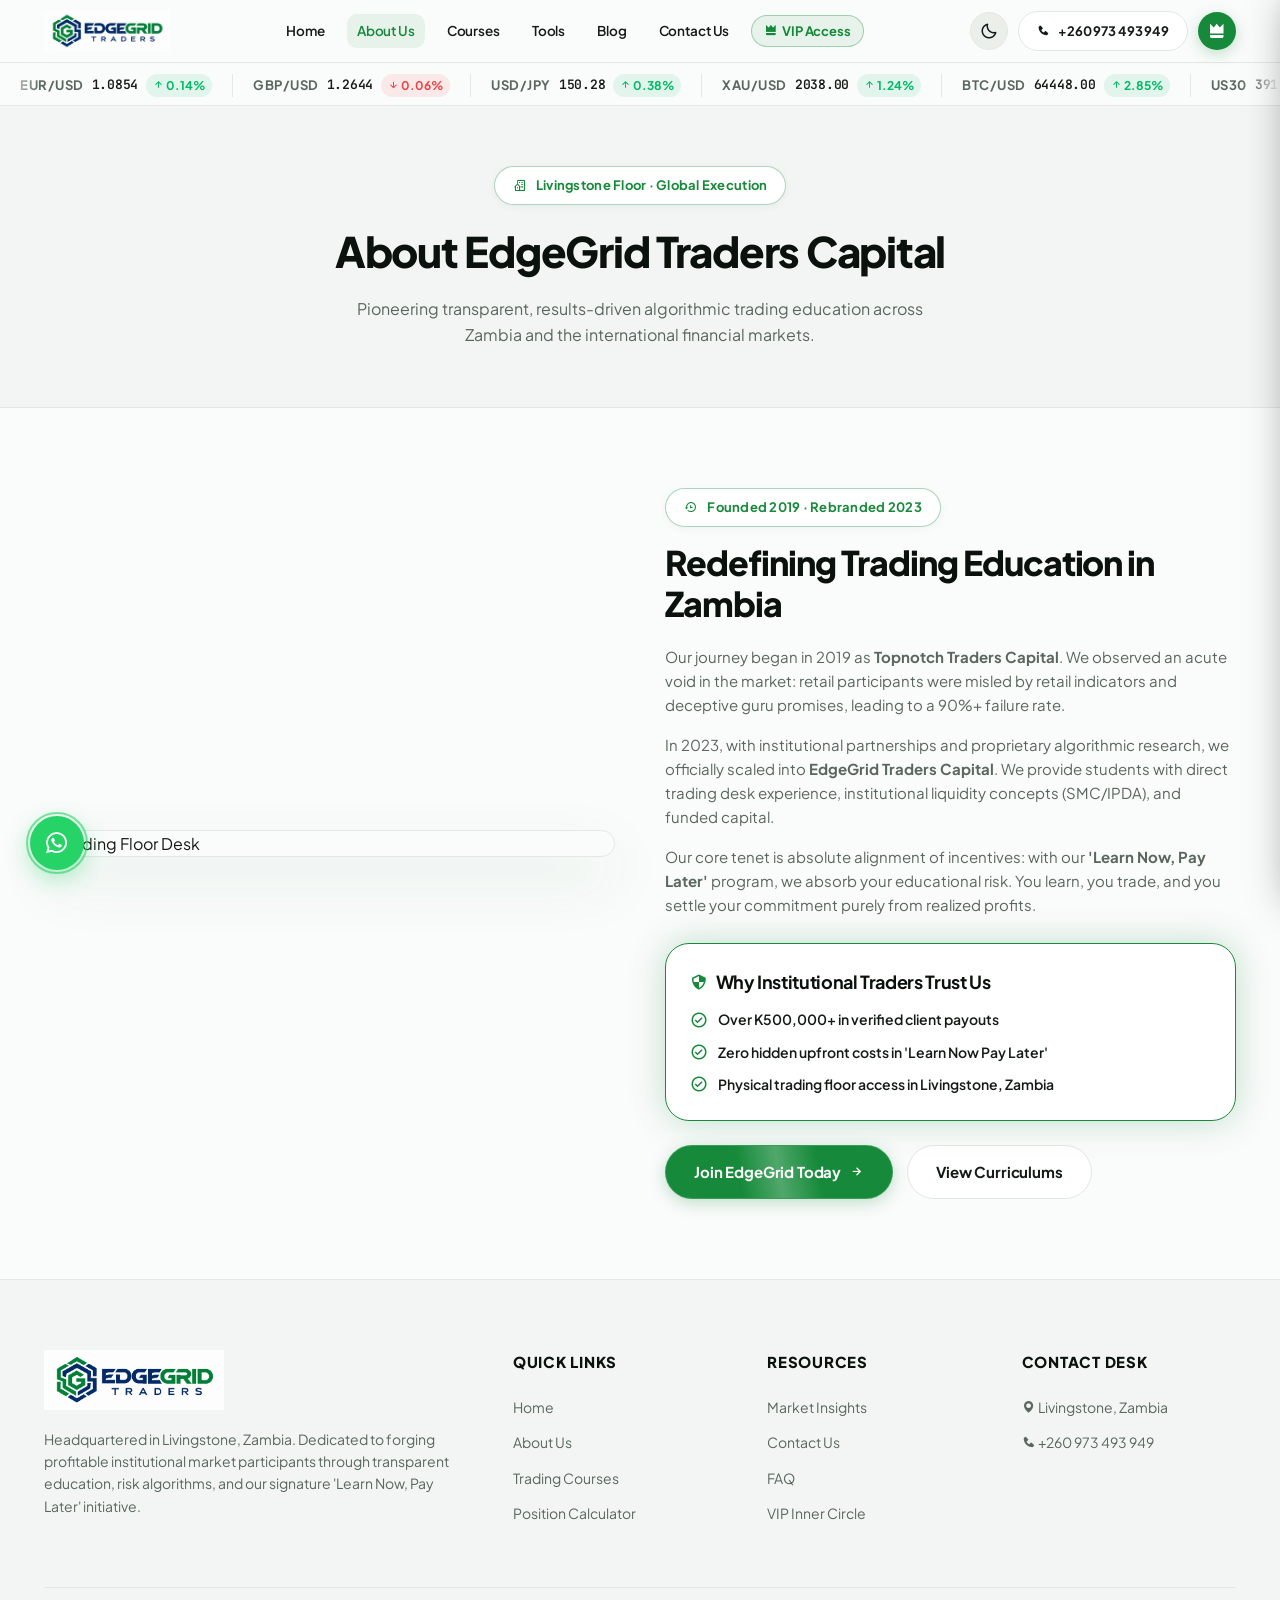
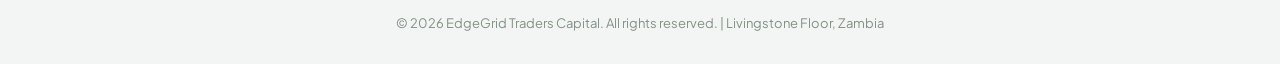
==== about.html @ 6c9494de "Add files via upload" ====
<!DOCTYPE html>
<html lang="en" data-theme="light">

<head>
    <meta charset="UTF-8">
    <meta name="viewport" content="width=device-width, initial-scale=1.0, maximum-scale=1.0, user-scalable=no, viewport-fit=cover">
    <meta name="theme-color" content="#ffffff">
    <meta name="apple-mobile-web-app-capable" content="yes">
    <title>About Us | EdgeGrid Traders Capital</title>
    <link rel="stylesheet" href="css/styles.css">
    <link href='https://unpkg.com/boxicons@2.1.4/css/boxicons.min.css' rel='stylesheet'>
</head>

<body>

    <!-- App Shell Navbar -->
    <nav class="navbar">
        <div class="container">
            <a href="index.html" class="logo">
                <img src="pictures/logo.png" alt="EdgeGrid Traders Capital Logo">
            </a>

            <div class="nav-market-status hide-mobile">
                <span class="pulse-dot"></span> Institutional Desk
            </div>

            <ul class="nav-links">
                <li><a href="index.html">Home</a></li>
                <li><a href="about.html" class="active">About Us</a></li>
                <li><a href="courses.html">Courses</a></li>
                <li><a href="tools.html">Tools</a></li>
                <li><a href="blog.html">Blog</a></li>
                <li><a href="contact.html">Contact Us</a></li>
                <li><a href="VIPmembers.html" class="nav-vip-link"><i class='bx bxs-crown'></i> VIP Access</a></li>
            </ul>

            <div class="nav-right-actions">
                <div id="themeToggle" class="theme-toggle" title="Toggle Theme">
                    <i class='bx bx-moon'></i>
                </div>
                <div class="cta-contact">
                    <a href="tel:+260973493949" class="btn btn-outline" style="padding: 9px 18px; font-size: 13px;">
                        <i class='bx bxs-phone'></i> <span class="hide-mobile">+260 973 493 949</span>
                    </a>
                </div>
                <a href="VIPmembers.html" class="vip-top-btn" title="VIP Access">
                    <i class='bx bxs-crown'></i>
                </a>
                <button class="mobile-menu-trigger" aria-label="Open Navigation Menu">
                    <i class='bx bx-menu-alt-right'></i>
                </button>
            </div>
        </div>
    </nav>

    <!-- Page Header -->
    <div class="page-header">
        <div class="container">
            <div class="hero-badge" style="margin-bottom: 12px;">
                <i class='bx bx-building-house'></i> Livingstone Floor · Global Execution
            </div>
            <h1>About EdgeGrid Traders Capital</h1>
            <p>Pioneering transparent, results-driven algorithmic trading education across Zambia and the international financial markets.</p>
        </div>
    </div>

    <!-- Main About Section -->
    <section style="padding: 80px 0; background: var(--bg-main);">
        <div class="container" style="display: grid; grid-template-columns: repeat(auto-fit, minmax(320px, 1fr)); gap: 50px; align-items: center;">
            <div>
                <div style="border-radius: var(--radius-xl); overflow: hidden; border: 1px solid var(--border-color); box-shadow: var(--shadow-lg);">
                    <img src="https://images.unsplash.com/photo-1611974789855-9c2a0a7236a3?q=80&w=1000&auto=format&fit=crop" alt="Trading Floor Desk" style="width: 100%; height: auto; display: block;">
                </div>
            </div>
            <div>
                <div class="hero-badge" style="margin-bottom: 16px;">
                    <i class='bx bx-history'></i> Founded 2019 · Rebranded 2023
                </div>
                <h2 style="font-size: 34px; font-weight: 800; color: var(--secondary-color); margin-bottom: 20px; letter-spacing: -0.03em; line-height: 1.2;">
                    Redefining Trading Education in Zambia
                </h2>
                <p style="color: var(--text-light); margin-bottom: 16px; font-size: 15px;">
                    Our journey began in 2019 as <strong>Topnotch Traders Capital</strong>. We observed an acute void in the market: retail participants were misled by retail indicators and deceptive guru promises, leading to a 90%+ failure rate.
                </p>
                <p style="color: var(--text-light); margin-bottom: 16px; font-size: 15px;">
                    In 2023, with institutional partnerships and proprietary algorithmic research, we officially scaled into <strong>EdgeGrid Traders Capital</strong>. We provide students with direct trading desk experience, institutional liquidity concepts (SMC/IPDA), and funded capital.
                </p>
                <p style="color: var(--text-light); margin-bottom: 26px; font-size: 15px;">
                    Our core tenet is absolute alignment of incentives: with our <strong>'Learn Now, Pay Later'</strong> program, we absorb your educational risk. You learn, you trade, and you settle your commitment purely from realized profits.
                </p>
                
                <div class="card featured" style="padding: 24px; margin-bottom: 24px;">
                    <h3 style="font-size: 18px; margin-bottom: 12px; display: flex; align-items: center; gap: 8px;">
                        <i class='bx bx-shield-quarter' style="color: var(--primary-color);"></i> Why Institutional Traders Trust Us
                    </h3>
                    <ul style="display: flex; flex-direction: column; gap: 10px; font-size: 14px; color: var(--text-main); font-weight: 600;">
                        <li style="display: flex; align-items: center; gap: 10px;">
                            <i class='bx bx-check-circle' style="color: var(--primary-color); font-size: 18px;"></i>
                            <span>Over K500,000+ in verified client payouts</span>
                        </li>
                        <li style="display: flex; align-items: center; gap: 10px;">
                            <i class='bx bx-check-circle' style="color: var(--primary-color); font-size: 18px;"></i>
                            <span>Zero hidden upfront costs in 'Learn Now Pay Later'</span>
                        </li>
                        <li style="display: flex; align-items: center; gap: 10px;">
                            <i class='bx bx-check-circle' style="color: var(--primary-color); font-size: 18px;"></i>
                            <span>Physical trading floor access in Livingstone, Zambia</span>
                        </li>
                    </ul>
                </div>

                <div style="display: flex; gap: 14px; flex-wrap: wrap;">
                    <a href="#" onclick="openEnrollModal(); return false;" class="btn btn-primary btn-glow">
                        Join EdgeGrid Today <i class='bx bx-right-arrow-alt'></i>
                    </a>
                    <a href="courses.html" class="btn btn-outline">
                        View Curriculums
                    </a>
                </div>
            </div>
        </div>
    </section>

    <!-- Footer -->
    <footer>
        <div class="container">
            <div class="footer-grid">
                <div class="footer-col">
                    <img src="pictures/logo.png" alt="EdgeGrid Traders Logo" style="height: 60px; margin-bottom: 18px;">
                    <p style="font-size: 14px; line-height: 1.6; color: var(--text-light); margin-bottom: 20px;">
                        Headquartered in Livingstone, Zambia. Dedicated to forging profitable institutional market participants through transparent education, risk algorithms, and our signature 'Learn Now, Pay Later' initiative.
                    </p>
                </div>
                <div class="footer-col">
                    <h4>Quick Links</h4>
                    <ul>
                        <li><a href="index.html">Home</a></li>
                        <li><a href="about.html">About Us</a></li>
                        <li><a href="courses.html">Trading Courses</a></li>
                        <li><a href="tools.html">Position Calculator</a></li>
                    </ul>
                </div>
                <div class="footer-col">
                    <h4>Resources</h4>
                    <ul>
                        <li><a href="blog.html">Market Insights</a></li>
                        <li><a href="contact.html">Contact Us</a></li>
                        <li><a href="faq.html">FAQ</a></li>
                        <li><a href="VIPmembers.html">VIP Inner Circle</a></li>
                    </ul>
                </div>
                <div class="footer-col">
                    <h4>Contact Desk</h4>
                    <ul>
                        <li><span style="color: var(--text-light); font-size: 14px;"><i class='bx bxs-map'></i> Livingstone, Zambia</span></li>
                        <li><span style="color: var(--text-light); font-size: 14px;"><i class='bx bxs-phone'></i> +260 973 493 949</span></li>
                    </ul>
                </div>
            </div>
            <div class="footer-bottom">
                &copy; <span id="year"></span> EdgeGrid Traders Capital. All rights reserved. | Livingstone Floor, Zambia
            </div>
        </div>
    </footer>

    <!-- Mobile Slide-Out App Drawer -->
    <div class="drawer-overlay"></div>
    <div class="mobile-app-drawer">
        <div class="drawer-header">
            <div style="display: flex; align-items: center; gap: 10px;">
                <img src="pictures/logo.png" alt="EdgeGrid Logo" style="height: 36px;">
            </div>
            <div class="drawer-close"><i class='bx bx-x'></i></div>
        </div>
        <div style="padding: 16px 20px 0 20px;">
            <div style="background: var(--bg-gray); padding: 12px 14px; border-radius: 12px; display: flex; align-items: center; justify-content: space-between; border: 1px solid var(--border-color);">
                <div>
                    <div style="font-size: 11px; font-weight: 700; color: var(--text-light); text-transform: uppercase;">Trading Floor</div>
                    <div style="font-size: 13px; font-weight: 800; color: var(--secondary-color);">Livingstone HQ • Pro</div>
                </div>
                <span class="nav-market-status" style="font-size: 10px; padding: 2px 8px;"><span class="pulse-dot"></span> Live</span>
            </div>
        </div>
        <div class="drawer-menu-list">
            <a href="index.html" class="drawer-item">
                <div class="drawer-item-left"><i class='bx bxs-home-alt-2'></i> <span>Home</span></div>
                <i class='bx bx-chevron-right' style="color: var(--text-light); font-size: 16px;"></i>
            </a>
            <a href="courses.html#free-beginner-class" class="drawer-item" style="background: var(--primary-light); border: 1px solid var(--border-glow); border-radius: 12px; margin: 4px 0;">
                <div class="drawer-item-left"><i class='bx bxs-gift' style="color: var(--primary-color);"></i> <span style="color: var(--primary-color); font-weight: 700;">Free Beginner Class</span></div>
                <span style="font-size: 10px; font-weight: 800; background: var(--primary-color); color: #fff; padding: 2px 8px; border-radius: 9999px;">FREE (3 Modules)</span>
            </a>
            <a href="courses.html" class="drawer-item">
                <div class="drawer-item-left"><i class='bx bxs-graduation'></i> <span>Courses & Programs</span></div>
                <span style="font-size: 10px; font-weight: 800; background: var(--primary-light); color: var(--primary-color); padding: 2px 6px; border-radius: 9999px;">3 Active</span>
            </a>
            <a href="tools.html" class="drawer-item">
                <div class="drawer-item-left"><i class='bx bxs-calculator'></i> <span>Position Calculator</span></div>
                <i class='bx bx-chevron-right' style="color: var(--text-light); font-size: 16px;"></i>
            </a>
            <a href="VIPmembers.html" class="drawer-item" style="color: var(--primary-color); font-weight: 700;">
                <div class="drawer-item-left"><i class='bx bxs-crown'></i> <span>VIP Inner Circle</span></div>
                <span style="font-size: 10px; font-weight: 800; background: var(--primary-color); color: #fff; padding: 2px 6px; border-radius: 9999px;">PRO</span>
            </a>
            <a href="about.html" class="drawer-item active">
                <div class="drawer-item-left"><i class='bx bxs-info-circle'></i> <span>About Us</span></div>
                <i class='bx bx-chevron-right' style="color: var(--text-light); font-size: 16px;"></i>
            </a>
            <a href="blog.html" class="drawer-item">
                <div class="drawer-item-left"><i class='bx bxs-news'></i> <span>Market Blog</span></div>
                <i class='bx bx-chevron-right' style="color: var(--text-light); font-size: 16px;"></i>
            </a>
            <a href="faq.html" class="drawer-item">
                <div class="drawer-item-left"><i class='bx bxs-help-circle'></i> <span>FAQ</span></div>
                <i class='bx bx-chevron-right' style="color: var(--text-light); font-size: 16px;"></i>
            </a>
            <a href="contact.html" class="drawer-item">
                <div class="drawer-item-left"><i class='bx bxs-envelope'></i> <span>Contact Desk</span></div>
                <i class='bx bx-chevron-right' style="color: var(--text-light); font-size: 16px;"></i>
            </a>
        </div>
        <div class="drawer-footer">
            <button onclick="openEnrollModal(); closeMobileDrawer();" class="btn btn-primary" style="width: 100%; margin-bottom: 12px; font-size: 14px;">
                <i class='bx bx-edit'></i> Enroll Today
            </button>
            <a href="tel:+260973493949" class="btn btn-outline" style="width: 100%; font-size: 14px; display: flex;">
                <i class='bx bxs-phone'></i> Call Trading Desk
            </a>
        </div>
    </div>

    <!-- Mobile Bottom Navigation (Native App Feel) -->
    <div class="mobile-bottom-nav">
        <a href="index.html">
            <i class='bx bxs-home-alt-2'></i>
            <span>Home</span>
        </a>
        <a href="courses.html">
            <i class='bx bxs-graduation'></i>
            <span>Courses</span>
        </a>
        <a href="tools.html">
            <i class='bx bxs-calculator'></i>
            <span>Tools</span>
        </a>
        <a href="VIPmembers.html" class="vip-nav-tab">
            <i class='bx bxs-crown'></i>
            <span>VIP</span>
        </a>
        <a href="contact.html">
            <i class='bx bxs-chat'></i>
            <span>Contact</span>
        </a>
    </div>

    <!-- WhatsApp Floating Concierge -->
    <div class="whatsapp-container">
        <div id="waPopup" class="wa-popup">
            <div class="wa-header">
                <div style="display: flex; align-items: center; gap: 8px;">
                    <i class='bx bxl-whatsapp' style="font-size: 22px;"></i>
                    <h4 style="margin: 0; font-size: 14px;">EdgeGrid Concierge</h4>
                </div>
                <i class='bx bx-x' style="font-size: 20px; cursor: pointer;" onclick="toggleWAPopup()"></i>
            </div>
            <div class="wa-body">
                <div class="wa-message-received">
                    Welcome to EdgeGrid Traders Capital. How may our floor analysts assist you today?
                </div>
            </div>
            <div class="wa-footer">
                <input type="text" id="waMessageInput" placeholder="Type a message..." onkeypress="if(event.key === 'Enter') sendWAMessage()">
                <button onclick="sendWAMessage()" aria-label="Send WhatsApp message"><i class='bx bxs-send'></i></button>
            </div>
        </div>
        <div class="whatsapp-float" onclick="toggleWAPopup()" title="Chat on WhatsApp">
            <div class="wa-waves"></div>
            <i class='bx bxl-whatsapp'></i>
        </div>
    </div>

    <!-- Enrollment Bottom Sheet Modal -->
    <div id="enrollModal" class="enroll-modal">
        <div class="enroll-modal-content">
            <div class="enroll-modal-header">
                <h3>Start Your Trading Journey</h3>
                <i class='bx bx-x' onclick="closeEnrollModal()"></i>
            </div>
            <div class="enroll-modal-body">
                <div class="form-group">
                    <label>Full Name</label>
                    <input type="text" id="enrolName" placeholder="e.g. Kalungwe Mwenshi">
                </div>
                <div class="form-group">
                    <label>Country / City</label>
                    <input type="text" id="enrolCountry" placeholder="e.g. Zambia, Livingstone">
                </div>
                <div class="form-group">
                    <label>Trading Experience</label>
                    <select id="enrolExperience">
                        <option value="Complete Beginner">Complete Beginner</option>
                        <option value="Less than 1 year">Less than 1 year</option>
                        <option value="1-3 years">1-3 years</option>
                        <option value="3+ years (Funded Seeker)">3+ years (Funded Seeker)</option>
                    </select>
                </div>
                <div class="form-group">
                    <label>Preferred Learning Track</label>
                    <select id="enrolFunds">
                        <option value="Learn Now, Pay Later Program">Learn Now, Pay Later Program</option>
                        <option value="Elite 30-Day Training ($75)">Elite 30-Day Training ($75)</option>
                        <option value="1-on-1 Mentorship ($179)">1-on-1 Mentorship ($179)</option>
                        <option value="Advanced TFL ($349)">Advanced TFL ($349)</option>
                        <option value="VIP CAP Mastery">VIP CAP Mastery</option>
                    </select>
                </div>
                <button class="btn btn-primary" style="width: 100%; margin-top: 10px;" onclick="submitEnrollment()">
                    Submit Application <i class='bx bx-paper-plane'></i>
                </button>
            </div>
        </div>
    </div>

    <script src="js/main.js"></script>
</body>
</html>
---- css/styles.css ----
/* ==========================================================================
   EDGEGRID TRADERS CAPITAL | BILLION-DOLLAR FINTECH DESIGN SYSTEM
   Brand Color: #168A3A | Native Mobile App Feel | High-Frequency Trading Terminal
   ========================================================================== */

@import url('https://fonts.googleapis.com/css2?family=Plus+Jakarta+Sans:ital,wght@0,300;0,400;0,500;0,600;0,700;0,800;1,400;1,600&family=JetBrains+Mono:wght@400;500;600;700&display=swap');

/* --- Root Variables (Light Theme: Alabaster & Diamond) --- */
:root {
  --primary-color: #168A3A;
  --primary-hover: #127130;
  --primary-glow: rgba(22, 138, 58, 0.25);
  --primary-light: rgba(22, 138, 58, 0.08);
  --accent-emerald: #00BA66;
  --accent-cyan: #00D4FF;
  --accent-amber: #F59E0B;
  --accent-rose: #EF4444;

  --secondary-color: #0B110D;
  --text-main: #141A16;
  --text-light: #5A665E;
  --text-muted: #849187;

  --bg-main: #FAFBFB;
  --bg-light: #F2F5F3;
  --bg-gray: #EAEFEA;
  --card-bg: rgba(255, 255, 255, 0.95);
  --card-bg-subtle: #F8FAF9;
  --nav-bg: rgba(250, 251, 251, 0.85);
  --modal-bg: rgba(255, 255, 255, 0.98);

  --gold-gradient: linear-gradient(135deg, #168A3A 0%, #1ca846 100%);
  --vip-gold: #168A3A;

  --border-color: #E2E8E4;
  --border-subtle: rgba(0, 0, 0, 0.06);
  --border-glow: rgba(22, 138, 58, 0.35);

  --shadow-sm: 0 2px 8px rgba(0, 0, 0, 0.04);
  --shadow: 0 10px 30px rgba(0, 0, 0, 0.05);
  --shadow-lg: 0 24px 60px rgba(22, 138, 58, 0.1);
  --shadow-glow: 0 0 35px rgba(22, 138, 58, 0.25);

  --font-sans: 'Plus Jakarta Sans', -apple-system, BlinkMacSystemFont, sans-serif;
  --font-mono: 'JetBrains Mono', monospace;
  --radius-sm: 10px;
  --radius-md: 16px;
  --radius-lg: 24px;
  --radius-xl: 32px;
  --radius-pill: 9999px;

  --app-bar-bg: rgba(255, 255, 255, 0.94);
  --app-bar-border: rgba(0, 0, 0, 0.06);
  --bottom-nav-height: 68px;
}

/* --- Dark Theme: Luxury Obsidian Slate & Emerald Pulse --- */
[data-theme="dark"] {
  --primary-color: #168A3A;
  --primary-hover: #1ca846;
  --primary-glow: rgba(22, 138, 58, 0.4);
  --primary-light: rgba(22, 138, 58, 0.12);
  --accent-emerald: #00FF88;
  --accent-cyan: #38BDF8;
  --accent-amber: #FBBF24;
  --accent-rose: #F87171;

  --secondary-color: #FFFFFF;
  --text-main: #F4F7F5;
  --text-light: #9AA79E;
  --text-muted: #67756B;

  --bg-main: #060806;
  --bg-light: #0B0F0C;
  --bg-gray: #121814;
  --card-bg: rgba(13, 18, 14, 0.85);
  --card-bg-subtle: #0E130F;
  --nav-bg: rgba(6, 8, 6, 0.88);
  --modal-bg: rgba(11, 15, 12, 0.98);

  --gold-gradient: linear-gradient(135deg, #168A3A 0%, #00ff88 100%);
  --vip-gold: #168A3A;

  --border-color: rgba(255, 255, 255, 0.08);
  --border-subtle: rgba(255, 255, 255, 0.04);
  --border-glow: rgba(22, 138, 58, 0.45);

  --shadow-sm: 0 4px 12px rgba(0, 0, 0, 0.4);
  --shadow: 0 16px 40px rgba(0, 0, 0, 0.6);
  --shadow-lg: 0 30px 70px rgba(0, 0, 0, 0.8);
  --shadow-glow: 0 0 45px rgba(22, 138, 58, 0.35);

  --app-bar-bg: rgba(8, 11, 9, 0.92);
  --app-bar-border: rgba(255, 255, 255, 0.08);
}

/* --- Global Reset & App Fundamentals --- */
*, *::before, *::after {
  margin: 0;
  padding: 0;
  box-sizing: border-box;
  -webkit-tap-highlight-color: transparent;
}

html {
  scroll-behavior: smooth;
  font-size: 16px;
  -webkit-text-size-adjust: 100%;
}

body {
  background-color: var(--bg-main);
  color: var(--text-main);
  font-family: var(--font-sans);
  line-height: 1.6;
  overflow-x: hidden;
  position: relative;
  min-height: 100vh;
  -webkit-font-smoothing: antialiased;
  -moz-osx-font-smoothing: grayscale;
  transition: background-color 0.3s cubic-bezier(0.4, 0, 0.2, 1), color 0.3s cubic-bezier(0.4, 0, 0.2, 1);
}

/* Monospace Figures for Financial Accuracy */
.mono-nums, .ticker__price, .stat-widget h3, .calc-result-val {
  font-family: var(--font-mono);
  font-variant-numeric: tabular-nums;
  letter-spacing: -0.02em;
}

a {
  text-decoration: none;
  color: inherit;
  transition: all 0.25s ease;
}

ul {
  list-style: none;
}

img {
  max-width: 100%;
  height: auto;
  display: block;
}

/* --- Base Layout --- */
.container {
  max-width: 1240px;
  margin: 0 auto;
  padding: 0 24px;
}

.relative-z {
  position: relative;
  z-index: 2;
}

/* --- Section Title Utility --- */
.section-title {
  text-align: center;
  margin-bottom: 50px;
}

.section-title h2 {
  font-size: 38px;
  font-weight: 800;
  letter-spacing: -0.03em;
  color: var(--secondary-color);
  margin-bottom: 12px;
  line-height: 1.2;
}

.section-title p {
  color: var(--text-light);
  max-width: 620px;
  margin: 0 auto;
  font-size: 16px;
  line-height: 1.6;
}

/* ==========================================================================
   NAVIGATION & APP TOP-BAR
   ========================================================================== */
.navbar {
  background-color: var(--nav-bg);
  backdrop-filter: blur(20px);
  -webkit-backdrop-filter: blur(20px);
  border-bottom: 1px solid var(--border-color);
  position: sticky;
  top: 0;
  z-index: 1000;
  transition: all 0.3s ease;
  padding: 10px 0;
}

.navbar .container {
  display: flex;
  justify-content: space-between;
  align-items: center;
  gap: 16px;
}

.logo {
  display: flex;
  align-items: center;
  gap: 10px;
  flex-shrink: 0;
}

.logo img {
  height: 42px;
  width: auto;
  object-fit: contain;
  transition: transform 0.3s ease;
}

[data-theme="dark"] .logo img {
  filter: brightness(1.08) drop-shadow(0 0 16px rgba(22, 138, 58, 0.25));
}

.logo:hover img {
  transform: scale(1.03);
}

/* Live Market Indicator in Nav */
.nav-market-status {
  display: inline-flex;
  align-items: center;
  gap: 6px;
  padding: 4px 10px;
  background: var(--primary-light);
  border: 1px solid var(--border-glow);
  border-radius: var(--radius-pill);
  font-size: 11px;
  font-weight: 700;
  color: var(--primary-color);
  letter-spacing: 0.05em;
  text-transform: uppercase;
  white-space: nowrap;
  flex-shrink: 0;
}

.nav-links {
  display: flex;
  align-items: center;
  gap: 12px;
  list-style: none;
  margin: 0;
  padding: 0;
  flex-shrink: 0;
}

.nav-links li {
  white-space: nowrap;
  flex-shrink: 0;
}

.nav-links a {
  font-weight: 600;
  color: var(--text-main);
  font-size: 13.5px;
  letter-spacing: -0.01em;
  padding: 6px 10px;
  border-radius: var(--radius-sm);
  transition: all 0.2s ease;
  white-space: nowrap;
  display: inline-flex;
  align-items: center;
}

.nav-links a:hover,
.nav-links a.active {
  color: var(--primary-color);
  background: var(--primary-light);
}

.nav-vip-link {
  color: var(--primary-color) !important;
  font-weight: 700 !important;
  display: inline-flex;
  align-items: center;
  gap: 5px;
  background: var(--primary-light) !important;
  border: 1px solid var(--border-glow);
  border-radius: var(--radius-pill) !important;
  padding: 5px 12px !important;
  font-size: 13px !important;
  white-space: nowrap !important;
}

.nav-right-actions {
  display: flex;
  align-items: center;
  gap: 10px;
  flex-shrink: 0;
}

.theme-toggle {
  display: flex;
  align-items: center;
  justify-content: center;
  width: 38px;
  height: 38px;
  border-radius: 50%;
  background: var(--bg-gray);
  color: var(--text-main);
  cursor: pointer;
  transition: all 0.3s ease;
  font-size: 18px;
  border: 1px solid var(--border-color);
  flex-shrink: 0;
}

.theme-toggle:hover {
  background: var(--primary-color);
  color: #fff;
  border-color: var(--primary-color);
  transform: translateY(-2px);
  box-shadow: 0 4px 14px var(--primary-glow);
}

[data-theme="dark"] .theme-toggle i {
  transform: rotate(360deg);
  transition: transform 0.5s ease;
}

.vip-top-btn {
  display: flex;
  justify-content: center;
  align-items: center;
  width: 38px;
  height: 38px;
  background: var(--primary-color);
  color: #fff !important;
  border-radius: 50%;
  font-size: 18px;
  box-shadow: 0 4px 14px var(--primary-glow);
  transition: transform 0.3s ease, box-shadow 0.3s ease;
  border: none;
  flex-shrink: 0;
}

.vip-top-btn:hover {
  transform: scale(1.08) translateY(-2px);
  box-shadow: 0 8px 24px var(--primary-glow);
}

/* Mobile Drawer Hamburger Trigger */
.mobile-menu-trigger {
  display: none;
  align-items: center;
  justify-content: center;
  width: 40px;
  height: 40px;
  border-radius: var(--radius-sm);
  background: var(--bg-gray);
  border: 1px solid var(--border-color);
  color: var(--text-main);
  font-size: 22px;
  cursor: pointer;
  transition: all 0.2s ease;
}

.mobile-menu-trigger:active {
  transform: scale(0.92);
}

/* ==========================================================================
   BUTTONS (BILLION-DOLLAR FINTECH STYLE)
   ========================================================================== */
.btn {
  display: inline-flex;
  align-items: center;
  justify-content: center;
  gap: 8px;
  padding: 14px 28px;
  border-radius: var(--radius-pill);
  font-weight: 700;
  font-size: 15px;
  letter-spacing: -0.01em;
  cursor: pointer;
  transition: all 0.25s cubic-bezier(0.4, 0, 0.2, 1);
  border: 1px solid transparent;
  text-align: center;
  white-space: nowrap;
  user-select: none;
}

.btn:active {
  transform: scale(0.97);
}

.btn-primary {
  background: var(--primary-color);
  color: #ffffff !important;
  box-shadow: 0 4px 16px var(--primary-glow);
  border-color: rgba(255, 255, 255, 0.15);
}

.btn-primary:hover {
  background: var(--primary-hover);
  transform: translateY(-2px);
  box-shadow: 0 8px 24px var(--primary-glow);
}

.btn-glow {
  position: relative;
  overflow: hidden;
}

.btn-glow::after {
  content: '';
  position: absolute;
  top: -50%;
  left: -50%;
  width: 200%;
  height: 200%;
  background: linear-gradient(45deg, transparent 40%, rgba(255,255,255,0.25) 50%, transparent 60%);
  transform: rotate(35deg);
  animation: btnShine 4.5s infinite;
  pointer-events: none;
}

@keyframes btnShine {
  0%, 80% { transform: translateX(-100%) rotate(35deg); }
  100% { transform: translateX(100%) rotate(35deg); }
}

.btn-outline {
  border: 1.5px solid var(--border-color);
  color: var(--text-main);
  background: var(--card-bg);
}

.btn-outline:hover {
  border-color: var(--primary-color);
  color: var(--primary-color);
  background: var(--primary-light);
  transform: translateY(-2px);
}

.btn-glass {
  background: rgba(255, 255, 255, 0.05);
  backdrop-filter: blur(12px);
  -webkit-backdrop-filter: blur(12px);
  border: 1px solid var(--border-color);
  color: var(--text-main);
}

.btn-glass:hover {
  background: var(--primary-light);
  border-color: var(--primary-color);
  color: var(--primary-color);
}

.btn-group {
  display: flex;
  gap: 16px;
  justify-content: center;
  align-items: center;
  flex-wrap: wrap;
}

/* ==========================================================================
   WALL STREET TICKER STRIP
   ========================================================================== */
.ticker-wrap {
  width: 100%;
  overflow: hidden;
  background: var(--bg-main);
  border-bottom: 1px solid var(--border-color);
  padding: 8px 0;
  box-sizing: border-box;
  position: relative;
  z-index: 990;
}

.ticker-wrap::before,
.ticker-wrap::after {
  content: '';
  position: absolute;
  top: 0;
  bottom: 0;
  width: 40px;
  z-index: 2;
  pointer-events: none;
}

.ticker-wrap::before {
  left: 0;
  background: linear-gradient(to right, var(--bg-main), transparent);
}

.ticker-wrap::after {
  right: 0;
  background: linear-gradient(to left, var(--bg-main), transparent);
}

.ticker {
  display: inline-flex;
  white-space: nowrap;
  animation: tickerAnim 40s linear infinite;
}

.ticker:hover {
  animation-play-state: paused;
}

.ticker__item {
  display: inline-flex;
  align-items: center;
  gap: 8px;
  padding: 0 20px;
  font-size: 13px;
  font-weight: 600;
  color: var(--text-main);
  border-right: 1px solid var(--border-color);
}

.ticker__symbol {
  font-weight: 700;
  color: var(--text-light);
  letter-spacing: 0.04em;
}

.ticker__price {
  font-weight: 600;
}

.ticker__change {
  display: inline-flex;
  align-items: center;
  gap: 2px;
  font-size: 12px;
  font-weight: 700;
  padding: 2px 6px;
  border-radius: var(--radius-pill);
}

.ticker__change.positive {
  color: #00BA66;
  background: rgba(0, 186, 102, 0.1);
}

[data-theme="dark"] .ticker__change.positive {
  color: #00FF88;
  background: rgba(0, 255, 136, 0.12);
}

.ticker__change.negative {
  color: #EF4444;
  background: rgba(239, 68, 68, 0.1);
}

.price-flash-up {
  animation: flashGreen 0.7s ease-out;
}

.price-flash-down {
  animation: flashRed 0.7s ease-out;
}

@keyframes flashGreen {
  0% { background-color: rgba(22, 138, 58, 0.4); color: #fff; }
  100% { background-color: transparent; }
}

@keyframes flashRed {
  0% { background-color: rgba(239, 68, 68, 0.4); color: #fff; }
  100% { background-color: transparent; }
}

@keyframes tickerAnim {
  0% { transform: translate3d(0, 0, 0); }
  100% { transform: translate3d(-50%, 0, 0); }
}

/* ==========================================================================
   HERO SECTION (FINTECH INSTITUTIONAL MESH)
   ========================================================================== */
.hero {
  position: relative;
  padding: 90px 0 70px 0;
  text-align: center;
  background: var(--bg-main);
  overflow: hidden;
}

.hero-bg-elements {
  position: absolute;
  top: 0; left: 0; width: 100%; height: 100%;
  pointer-events: none;
  overflow: hidden;
  z-index: 1;
}

/* Bloomberg/Stripe ambient gradient mesh */
.hero::before {
  content: '';
  position: absolute;
  top: 0; left: 0; width: 100%; height: 100%;
  background: radial-gradient(circle at 50% 15%, rgba(22, 138, 58, 0.18) 0%, transparent 65%);
  pointer-events: none;
  z-index: 1;
}

[data-theme="dark"] .hero::before {
  background: radial-gradient(circle at 50% 15%, rgba(22, 138, 58, 0.28) 0%, transparent 60%);
}

.glow-orb {
  position: absolute;
  border-radius: 50%;
  filter: blur(90px);
  opacity: 0.15;
  animation: floatOrb 10s infinite alternate ease-in-out;
}

.glow-orb.gold {
  width: 450px;
  height: 450px;
  background: var(--primary-color);
  top: -120px;
  right: 5%;
}

.glow-orb.dark {
  width: 500px;
  height: 500px;
  background: rgba(0, 255, 136, 0.2);
  bottom: -150px;
  left: 5%;
  animation-delay: -5s;
}

@keyframes floatOrb {
  0% { transform: translate(0, 0) scale(1); }
  100% { transform: translate(30px, 40px) scale(1.08); }
}

.hero-badge {
  display: inline-flex;
  align-items: center;
  gap: 10px;
  padding: 8px 18px;
  background: var(--card-bg);
  border: 1px solid var(--border-glow);
  border-radius: var(--radius-pill);
  font-size: 13px;
  font-weight: 700;
  color: var(--primary-color);
  margin-bottom: 24px;
  box-shadow: var(--shadow-sm);
  letter-spacing: 0.02em;
}

.pulse-dot {
  width: 8px;
  height: 8px;
  background-color: var(--accent-emerald);
  border-radius: 50%;
  box-shadow: 0 0 0 rgba(0, 255, 136, 0.5);
  animation: pulseDot 2s infinite;
}

@keyframes pulseDot {
  0% { box-shadow: 0 0 0 0 rgba(0, 255, 136, 0.7); }
  70% { box-shadow: 0 0 0 10px rgba(0, 255, 136, 0); }
  100% { box-shadow: 0 0 0 0 rgba(0, 255, 136, 0); }
}

.hero h1 {
  font-size: 64px;
  font-weight: 800;
  letter-spacing: -0.04em;
  line-height: 1.1;
  color: var(--secondary-color);
  margin-bottom: 22px;
}

.hero h1 span {
  color: var(--primary-color);
  background: var(--gold-gradient);
  -webkit-background-clip: text;
  -webkit-text-fill-color: transparent;
}

.hero p {
  font-size: 19px;
  color: var(--text-light);
  max-width: 660px;
  margin: 0 auto 36px auto;
  line-height: 1.6;
}

/* ==========================================================================
   BENTO-GRID DASHBOARD WIDGETS (APP FEEL)
   ========================================================================== */
.dashboard-stats {
  margin-top: 55px;
  display: grid;
  grid-template-columns: repeat(3, 1fr);
  gap: 20px;
  max-width: 1080px;
  margin-left: auto;
  margin-right: auto;
}

.stat-widget {
  background: var(--card-bg);
  backdrop-filter: blur(20px);
  -webkit-backdrop-filter: blur(20px);
  border: 1px solid var(--border-color);
  padding: 26px 28px;
  border-radius: var(--radius-lg);
  text-align: left;
  box-shadow: var(--shadow);
  position: relative;
  overflow: hidden;
  transition: all 0.35s cubic-bezier(0.4, 0, 0.2, 1);
}

.stat-widget::before {
  content: '';
  position: absolute;
  top: 0; left: 0; right: 0; height: 3px;
  background: var(--primary-color);
  opacity: 0.8;
}

.stat-widget:hover {
  transform: translateY(-6px);
  box-shadow: var(--shadow-lg);
  border-color: var(--border-glow);
}

.stat-header {
  display: flex;
  justify-content: space-between;
  align-items: center;
  margin-bottom: 16px;
}

.stat-widget .stat-icon {
  width: 44px;
  height: 44px;
  border-radius: 12px;
  background: var(--primary-light);
  border: 1px solid var(--border-glow);
  display: flex;
  align-items: center;
  justify-content: center;
  font-size: 22px;
  color: var(--primary-color);
}

.stat-trend {
  font-size: 12px;
  font-weight: 700;
  color: var(--accent-emerald);
  display: inline-flex;
  align-items: center;
  gap: 4px;
  background: rgba(0, 186, 102, 0.1);
  padding: 4px 8px;
  border-radius: var(--radius-pill);
}

[data-theme="dark"] .stat-trend {
  background: rgba(0, 255, 136, 0.12);
}

.stat-widget h3 {
  font-size: 34px;
  font-weight: 800;
  color: var(--secondary-color);
  margin-bottom: 4px;
  letter-spacing: -0.03em;
}

.stat-widget p {
  font-size: 13px;
  color: var(--text-light);
  font-weight: 500;
  margin: 0;
}

/* ==========================================================================
   CARDS & COURSES GRID (PRODUCT CATALOG)
   ========================================================================== */
.courses-section {
  padding: 85px 0;
  background: var(--bg-light);
  border-top: 1px solid var(--border-color);
  border-bottom: 1px solid var(--border-color);
}

.course-grid {
  display: grid;
  grid-template-columns: repeat(auto-fit, minmax(320px, 1fr));
  gap: 28px;
}

.card {
  background: var(--card-bg);
  border: 1px solid var(--border-color);
  border-radius: var(--radius-lg);
  padding: 34px 30px;
  box-shadow: var(--shadow);
  transition: all 0.35s cubic-bezier(0.4, 0, 0.2, 1);
  display: flex;
  flex-direction: column;
  position: relative;
  overflow: hidden;
}

.card:hover {
  transform: translateY(-6px);
  box-shadow: var(--shadow-lg);
  border-color: var(--border-glow);
}

.card.featured {
  border-color: var(--primary-color);
  background: var(--card-bg);
  box-shadow: var(--shadow-glow);
}

.card-badge-top {
  position: absolute;
  top: 18px;
  right: 18px;
  padding: 4px 10px;
  border-radius: var(--radius-pill);
  font-size: 11px;
  font-weight: 800;
  letter-spacing: 0.05em;
  text-transform: uppercase;
  background: var(--primary-light);
  color: var(--primary-color);
  border: 1px solid var(--border-glow);
}

.card-icon {
  width: 54px;
  height: 54px;
  border-radius: 16px;
  background: var(--primary-light);
  border: 1px solid var(--border-glow);
  display: flex;
  align-items: center;
  justify-content: center;
  font-size: 26px;
  color: var(--primary-color);
  margin-bottom: 22px;
}

.card h3 {
  font-size: 22px;
  font-weight: 700;
  color: var(--secondary-color);
  margin-bottom: 10px;
  letter-spacing: -0.02em;
}

.card p {
  color: var(--text-light);
  font-size: 14px;
  line-height: 1.6;
  margin-bottom: 18px;
  flex-grow: 1;
}

.course-price {
  font-size: 16px;
  font-weight: 800;
  color: var(--primary-color);
  font-family: var(--font-mono);
  margin-bottom: 16px;
}

.card-meta {
  display: flex;
  align-items: center;
  gap: 16px;
  padding: 12px 0;
  border-top: 1px solid var(--border-color);
  margin-bottom: 18px;
  font-size: 13px;
  color: var(--text-light);
  font-weight: 600;
}

.card-meta span {
  display: inline-flex;
  align-items: center;
  gap: 6px;
}

/* ==========================================================================
   POSITION CALCULATOR & TRADING TERMINAL
   ========================================================================== */
.terminal-card {
  background: var(--card-bg);
  border: 1px solid var(--border-color);
  border-radius: var(--radius-xl);
  padding: 40px;
  box-shadow: var(--shadow);
}

.preset-pills {
  display: flex;
  gap: 8px;
  flex-wrap: wrap;
  margin-bottom: 18px;
}

.preset-pill {
  padding: 7px 14px;
  border-radius: var(--radius-pill);
  border: 1px solid var(--border-color);
  background: var(--bg-gray);
  color: var(--text-main);
  font-size: 12px;
  font-weight: 700;
  cursor: pointer;
  transition: all 0.2s ease;
  user-select: none;
}

.preset-pill:hover,
.preset-pill.active {
  background: var(--primary-color);
  color: #fff;
  border-color: var(--primary-color);
  box-shadow: 0 2px 10px var(--primary-glow);
}

.form-group {
  margin-bottom: 20px;
}

.form-group label {
  display: block;
  font-size: 12px;
  font-weight: 700;
  color: var(--text-light);
  margin-bottom: 8px;
  text-transform: uppercase;
  letter-spacing: 0.04em;
}

.form-group input,
.form-group select {
  width: 100%;
  padding: 14px 18px;
  background: var(--bg-main);
  border: 1px solid var(--border-color);
  color: var(--text-main);
  border-radius: var(--radius-md);
  font-family: var(--font-sans);
  font-size: 15px;
  font-weight: 600;
  transition: all 0.2s ease;
}

.form-group input:focus,
.form-group select:focus {
  border-color: var(--primary-color);
  box-shadow: 0 0 0 3px var(--primary-light);
  outline: none;
}

.calc-results-box {
  background: var(--bg-light);
  border: 1px solid var(--border-color);
  border-radius: var(--radius-lg);
  padding: 28px;
  box-shadow: var(--shadow-sm);
}

.calc-result-item {
  display: flex;
  justify-content: space-between;
  align-items: center;
  padding: 14px 0;
  border-bottom: 1px solid var(--border-color);
}

.calc-result-item:last-child {
  border-bottom: none;
}

.calc-result-label {
  font-size: 13px;
  color: var(--text-light);
  font-weight: 600;
}

.calc-result-val {
  font-size: 20px;
  font-weight: 800;
  color: var(--secondary-color);
}

.calc-result-val.highlight {
  color: var(--primary-color);
  font-size: 24px;
}

/* ==========================================================================
   TEAM & ADVISORY DESK
   ========================================================================== */
.team-section {
  padding: 85px 0;
  background: var(--bg-main);
}

.team-grid {
  display: grid;
  grid-template-columns: repeat(auto-fit, minmax(250px, 1fr));
  gap: 28px;
}

.team-card {
  background: var(--card-bg);
  border: 1px solid var(--border-color);
  border-radius: var(--radius-lg);
  overflow: hidden;
  box-shadow: var(--shadow);
  transition: all 0.35s cubic-bezier(0.4, 0, 0.2, 1);
}

.team-card:hover {
  transform: translateY(-6px);
  box-shadow: var(--shadow-lg);
  border-color: var(--border-glow);
}

.team-image {
  height: 270px;
  overflow: hidden;
  position: relative;
  background: var(--bg-gray);
}

.team-image img {
  width: 100%;
  height: 100%;
  object-fit: cover;
  transition: transform 0.5s ease;
}

.team-card:hover .team-image img {
  transform: scale(1.05);
}

.team-info {
  padding: 22px;
}

.team-info h3 {
  font-size: 18px;
  font-weight: 800;
  color: var(--secondary-color);
  margin-bottom: 4px;
  display: flex;
  align-items: center;
}

.team-info .designation {
  font-size: 13px;
  font-weight: 700;
  color: var(--primary-color);
  margin-bottom: 12px;
  text-transform: uppercase;
  letter-spacing: 0.04em;
}

.expertise-tags {
  display: flex;
  flex-wrap: wrap;
  gap: 6px;
}

.expertise-tags span {
  font-size: 11px;
  font-weight: 600;
  background: var(--bg-gray);
  color: var(--text-light);
  padding: 3px 8px;
  border-radius: var(--radius-pill);
  border: 1px solid var(--border-color);
}

/* ==========================================================================
   PAGES STYLING & COMMON COMPONENTS
   ========================================================================== */
.page-header {
  background: var(--bg-light);
  border-bottom: 1px solid var(--border-color);
  padding: 60px 0;
  text-align: center;
  position: relative;
  overflow: hidden;
}

.page-header h1 {
  font-size: 42px;
  font-weight: 800;
  letter-spacing: -0.03em;
  color: var(--secondary-color);
  margin-bottom: 12px;
}

.page-header p {
  color: var(--text-light);
  max-width: 620px;
  margin: 0 auto;
  font-size: 16px;
}

/* ==========================================================================
   FOOTER
   ========================================================================== */
footer {
  background: var(--bg-light);
  border-top: 1px solid var(--border-color);
  padding: 70px 0 30px 0;
  color: var(--text-main);
}

.footer-grid {
  display: grid;
  grid-template-columns: 2fr 1fr 1fr 1fr;
  gap: 40px;
  margin-bottom: 50px;
}

.footer-col h4 {
  font-size: 15px;
  font-weight: 800;
  color: var(--secondary-color);
  margin-bottom: 20px;
  text-transform: uppercase;
  letter-spacing: 0.05em;
}

.footer-col ul li {
  margin-bottom: 10px;
}

.footer-col ul li a {
  color: var(--text-light);
  font-size: 14px;
}

.footer-col ul li a:hover {
  color: var(--primary-color);
  padding-left: 4px;
}

.footer-bottom {
  padding-top: 25px;
  border-top: 1px solid var(--border-color);
  text-align: center;
  font-size: 13px;
  color: var(--text-muted);
}

/* ==========================================================================
   NATIVE MOBILE BOTTOM NAVIGATION BAR (APP SHELL)
   ========================================================================== */
.mobile-bottom-nav {
  display: none;
  position: fixed;
  bottom: 0;
  left: 0;
  right: 0;
  width: 100%;
  background: var(--app-bar-bg);
  backdrop-filter: blur(20px);
  -webkit-backdrop-filter: blur(20px);
  border-top: 1px solid var(--app-bar-border);
  z-index: 10000;
  padding: 8px 12px;
  padding-bottom: max(10px, env(safe-area-inset-bottom));
  box-shadow: 0 -8px 24px rgba(0, 0, 0, 0.08);
  justify-content: space-around;
  align-items: center;
}

.mobile-bottom-nav a {
  display: flex;
  flex-direction: column;
  align-items: center;
  justify-content: center;
  color: var(--text-muted);
  font-size: 11px;
  font-weight: 600;
  gap: 4px;
  padding: 6px 12px;
  border-radius: var(--radius-md);
  transition: all 0.2s cubic-bezier(0.4, 0, 0.2, 1);
  min-width: 58px;
  position: relative;
}

.mobile-bottom-nav a i {
  font-size: 22px;
  transition: transform 0.2s ease;
}

.mobile-bottom-nav a:active {
  transform: scale(0.92);
}

.mobile-bottom-nav a.active {
  color: var(--primary-color);
  font-weight: 700;
}

.mobile-bottom-nav a.active::before {
  content: '';
  position: absolute;
  top: 0;
  width: 20px;
  height: 3px;
  background: var(--primary-color);
  border-radius: var(--radius-pill);
}

.mobile-bottom-nav a.active i {
  transform: translateY(-2px);
  color: var(--primary-color);
}

.mobile-bottom-nav .vip-nav-tab {
  color: var(--primary-color);
}

/* ==========================================================================
   NATIVE MOBILE APPLICATION DRAWER (SLIDE-OUT MENU)
   ========================================================================== */
.drawer-overlay {
  display: none;
  position: fixed;
  top: 0; left: 0; right: 0; bottom: 0;
  background: rgba(0, 0, 0, 0.65);
  backdrop-filter: blur(8px);
  -webkit-backdrop-filter: blur(8px);
  z-index: 10001;
  opacity: 0;
  transition: opacity 0.3s ease;
}

.drawer-overlay.active {
  display: block;
  opacity: 1;
}

.mobile-app-drawer {
  position: fixed;
  top: 0;
  right: -320px;
  width: 300px;
  height: 100%;
  background: var(--card-bg);
  backdrop-filter: blur(24px);
  -webkit-backdrop-filter: blur(24px);
  z-index: 10002;
  box-shadow: -10px 0 40px rgba(0, 0, 0, 0.4);
  transition: right 0.35s cubic-bezier(0.4, 0, 0.2, 1);
  display: flex;
  flex-direction: column;
  overflow-y: auto;
  border-left: 1px solid var(--border-color);
}

.mobile-app-drawer.active {
  right: 0;
}

.drawer-header {
  padding: 24px 20px;
  display: flex;
  align-items: center;
  justify-content: space-between;
  border-bottom: 1px solid var(--border-color);
}

.drawer-close {
  width: 36px;
  height: 36px;
  border-radius: 50%;
  background: var(--bg-gray);
  border: 1px solid var(--border-color);
  color: var(--text-main);
  display: flex;
  align-items: center;
  justify-content: center;
  font-size: 20px;
  cursor: pointer;
}

.drawer-menu-list {
  padding: 16px 12px;
  display: flex;
  flex-direction: column;
  gap: 4px;
}

.drawer-item {
  display: flex;
  align-items: center;
  justify-content: space-between;
  padding: 12px 16px;
  border-radius: var(--radius-md);
  font-size: 15px;
  font-weight: 600;
  color: var(--text-main);
  transition: all 0.2s ease;
}

.drawer-item-left {
  display: flex;
  align-items: center;
  gap: 12px;
}

.drawer-item i {
  font-size: 20px;
  color: var(--primary-color);
}

.drawer-item:hover,
.drawer-item.active {
  background: var(--primary-light);
  color: var(--primary-color);
}

.drawer-footer {
  margin-top: auto;
  padding: 24px 20px;
  border-top: 1px solid var(--border-color);
}

/* ==========================================================================
   WHATSAPP CONCIERGE FLOATING WIDGET
   ========================================================================== */
.whatsapp-container {
  position: fixed;
  bottom: 30px;
  left: 30px;
  z-index: 9999;
  display: flex;
  flex-direction: column;
  align-items: flex-start;
}

.whatsapp-float {
  width: 54px;
  height: 54px;
  border-radius: 50%;
  background: #25D366;
  color: #fff;
  display: flex;
  align-items: center;
  justify-content: center;
  font-size: 28px;
  box-shadow: 0 8px 24px rgba(37, 211, 102, 0.4);
  cursor: pointer;
  transition: transform 0.3s ease, box-shadow 0.3s ease;
  position: relative;
}

.whatsapp-float:hover {
  transform: scale(1.08) translateY(-2px);
  box-shadow: 0 12px 30px rgba(37, 211, 102, 0.5);
}

.wa-waves {
  position: absolute;
  top: -4px; left: -4px; right: -4px; bottom: -4px;
  border-radius: 50%;
  border: 2px solid #25D366;
  opacity: 0.6;
  animation: waPulse 2s infinite;
}

@keyframes waPulse {
  0% { transform: scale(1); opacity: 0.8; }
  100% { transform: scale(1.5); opacity: 0; }
}

.wa-popup {
  display: none;
  position: absolute;
  bottom: 70px;
  left: 0;
  width: 320px;
  background: var(--card-bg);
  backdrop-filter: blur(20px);
  -webkit-backdrop-filter: blur(20px);
  border: 1px solid var(--border-color);
  border-radius: var(--radius-lg);
  box-shadow: var(--shadow-lg);
  overflow: hidden;
  flex-direction: column;
}

.wa-popup.active {
  display: flex;
  animation: popupFade 0.3s cubic-bezier(0.2, 0.8, 0.2, 1);
}

@keyframes popupFade {
  from { opacity: 0; transform: translateY(15px) scale(0.95); }
  to { opacity: 1; transform: translateY(0) scale(1); }
}

.wa-header {
  background: #25D366;
  color: #fff;
  padding: 14px 18px;
  display: flex;
  justify-content: space-between;
  align-items: center;
  font-weight: 700;
}

.wa-body {
  padding: 16px;
  background: var(--bg-main);
  max-height: 220px;
  overflow-y: auto;
}

.wa-message-received {
  background: var(--card-bg);
  border: 1px solid var(--border-color);
  padding: 12px 14px;
  border-radius: 12px 12px 12px 2px;
  font-size: 13px;
  color: var(--text-main);
  line-height: 1.4;
}

.wa-footer {
  display: flex;
  padding: 10px;
  gap: 8px;
  border-top: 1px solid var(--border-color);
  background: var(--bg-light);
}

.wa-footer input {
  flex: 1;
  padding: 10px 14px;
  border: 1px solid var(--border-color);
  border-radius: var(--radius-pill);
  font-size: 13px;
  background: var(--bg-main);
  color: var(--text-main);
  outline: none;
}

.wa-footer button {
  background: #25D366;
  color: #fff;
  border: none;
  width: 38px;
  height: 38px;
  border-radius: 50%;
  cursor: pointer;
  display: flex;
  align-items: center;
  justify-content: center;
  font-size: 16px;
}

/* ==========================================================================
   ENROLLMENT MODAL (NATIVE BOTTOM SHEET ON MOBILE)
   ========================================================================== */
.enroll-modal {
  display: none;
  position: fixed;
  top: 0; left: 0; right: 0; bottom: 0;
  background: rgba(0, 0, 0, 0.7);
  backdrop-filter: blur(10px);
  -webkit-backdrop-filter: blur(10px);
  z-index: 10005;
  align-items: center;
  justify-content: center;
  padding: 20px;
}

.enroll-modal.active {
  display: flex;
}

.enroll-modal-content {
  background: var(--card-bg);
  border: 1px solid var(--border-color);
  border-radius: var(--radius-xl);
  max-width: 480px;
  width: 100%;
  padding: 32px;
  box-shadow: var(--shadow-lg);
  animation: modalPop 0.3s cubic-bezier(0.2, 0.8, 0.2, 1);
}

@keyframes modalPop {
  from { opacity: 0; transform: scale(0.92); }
  to { opacity: 1; transform: scale(1); }
}

.enroll-modal-header {
  display: flex;
  justify-content: space-between;
  align-items: center;
  margin-bottom: 22px;
}

.enroll-modal-header h3 {
  font-size: 22px;
  font-weight: 800;
  color: var(--secondary-color);
}

.enroll-modal-header i {
  font-size: 24px;
  cursor: pointer;
  color: var(--text-light);
}

/* ==========================================================================
   ANIMATIONS & MICRO-INTERACTIONS
   ========================================================================== */
.fade-up {
  opacity: 0;
  transform: translateY(24px);
  animation: fadeUpAnim 0.7s forwards cubic-bezier(0.2, 0.8, 0.2, 1);
}

.delay-1 { animation-delay: 0.1s; }
.delay-2 { animation-delay: 0.2s; }
.delay-3 { animation-delay: 0.3s; }
.delay-4 { animation-delay: 0.4s; }

@keyframes fadeUpAnim {
  to { opacity: 1; transform: translateY(0); }
}

/* ==========================================================================
   MOBILE & TABLET RESPONSIVENESS (APP TRANSFORMATION)
   ========================================================================== */
@media (max-width: 1280px) {
  .nav-market-status {
    display: none !important;
  }
}

@media (max-width: 1150px) {
  .nav-links {
    gap: 8px;
  }
  .nav-links a {
    font-size: 12.5px;
    padding: 5px 8px;
  }
  .nav-right-actions .cta-contact span.hide-mobile {
    display: none;
  }
  .nav-right-actions .cta-contact a {
    padding: 8px 12px !important;
  }
}

@media (max-width: 1100px) {
  .hero h1 { font-size: 52px; }
  .footer-grid { grid-template-columns: 1fr 1fr; }
}

@media (max-width: 992px) {
  .nav-links, .nav-right-actions .cta-contact {
    display: none;
  }
  .mobile-menu-trigger {
    display: inline-flex;
  }
  .dashboard-stats {
    grid-template-columns: 1fr;
    max-width: 480px;
  }
}

@media (max-width: 768px) {
  /* Ensure page content is clear of bottom navigation bar */
  body {
    padding-bottom: calc(var(--bottom-nav-height) + 20px);
  }

  .container {
    padding: 0 16px;
  }

  .hero {
    padding: 50px 0 40px 0;
  }

  .hero h1 {
    font-size: 38px;
    letter-spacing: -0.03em;
  }

  .hero p {
    font-size: 16px;
    margin-bottom: 28px;
  }

  .section-title h2 {
    font-size: 28px;
  }

  .mobile-bottom-nav {
    display: flex !important;
  }

  .whatsapp-container {
    bottom: calc(var(--bottom-nav-height) + 20px);
    left: 16px;
  }

  .footer-grid {
    grid-template-columns: 1fr;
    gap: 30px;
  }

  /* Modal becomes iOS bottom sheet */
  .enroll-modal {
    align-items: flex-end;
    padding: 0;
  }

  .enroll-modal-content {
    border-radius: 28px 28px 0 0;
    max-width: 100%;
    animation: sheetSlideUp 0.35s cubic-bezier(0.2, 0.8, 0.2, 1);
    padding: 24px 20px 40px 20px;
  }

  @keyframes sheetSlideUp {
    from { transform: translateY(100%); }
    to { transform: translateY(0); }
  }
}

/* ==========================================================================
   FREE BEGINNER CLASS: MASTERCLASS DESIGN SYSTEM
   ========================================================================== */
.free-class-section {
  padding: 60px 0;
  background: var(--bg-main);
  border-top: 1px solid var(--border-color);
  position: relative;
}

/* Collapsible Pro Masterclass Hub Trigger */
.free-class-card-trigger {
  background: linear-gradient(135deg, var(--card-bg) 0%, var(--bg-light) 100%);
  border: 2px solid var(--border-glow);
  border-radius: var(--radius-xl);
  padding: 28px 32px;
  cursor: pointer;
  transition: all 0.3s ease;
  box-shadow: 0 10px 30px var(--primary-glow);
  display: flex;
  justify-content: space-between;
  align-items: center;
  gap: 20px;
  position: relative;
  overflow: hidden;
}

.free-class-card-trigger:hover {
  transform: translateY(-3px);
  border-color: var(--primary-color);
  box-shadow: 0 16px 40px var(--primary-glow);
}

.free-class-trigger-left {
  display: flex;
  align-items: center;
  gap: 20px;
}

.free-class-trigger-icon {
  width: 58px;
  height: 58px;
  border-radius: 18px;
  background: var(--primary-color);
  color: #fff;
  display: flex;
  align-items: center;
  justify-content: center;
  font-size: 30px;
  box-shadow: 0 8px 20px var(--primary-glow);
  flex-shrink: 0;
}

.free-class-trigger-content h3 {
  font-size: 22px;
  font-weight: 800;
  color: var(--secondary-color);
  margin-bottom: 4px;
  letter-spacing: -0.02em;
  display: flex;
  align-items: center;
  gap: 10px;
  flex-wrap: wrap;
}

.free-class-trigger-content p {
  color: var(--text-light);
  font-size: 14.5px;
  margin: 0;
  line-height: 1.5;
}

.free-class-trigger-btn {
  display: inline-flex;
  align-items: center;
  gap: 8px;
  background: var(--primary-color);
  color: #fff !important;
  font-weight: 700;
  font-size: 14.5px;
  padding: 13px 26px;
  border-radius: var(--radius-pill);
  transition: all 0.3s ease;
  white-space: nowrap;
  flex-shrink: 0;
  box-shadow: 0 4px 14px var(--primary-glow);
}

.free-class-trigger-btn i {
  font-size: 20px;
  transition: transform 0.3s ease;
}

.free-class-card-trigger.is-open .free-class-trigger-btn i {
  transform: rotate(180deg);
}

/* Dropdown Container */
.free-class-dropdown {
  display: none;
  margin-top: 30px;
  animation: slideDownFade 0.4s cubic-bezier(0.2, 0.8, 0.2, 1) forwards;
}

.free-class-dropdown.is-open {
  display: block;
}

@keyframes slideDownFade {
  from { opacity: 0; transform: translateY(-16px); }
  to { opacity: 1; transform: translateY(0); }
}

@media (max-width: 820px) {
  .free-class-card-trigger {
    flex-direction: column;
    text-align: center;
    padding: 24px 20px;
    gap: 18px;
  }
  .free-class-trigger-left {
    flex-direction: column;
    gap: 14px;
  }
  .free-class-trigger-btn {
    width: 100%;
    justify-content: center;
  }
}

.free-class-tabs {
  display: flex;
  gap: 12px;
  justify-content: center;
  flex-wrap: wrap;
  margin-bottom: 40px;
}

.free-class-tab {
  display: flex;
  align-items: center;
  gap: 10px;
  background: var(--card-bg);
  border: 1px solid var(--border-color);
  padding: 12px 20px;
  border-radius: var(--radius-md);
  color: var(--text-main);
  font-weight: 700;
  font-size: 14px;
  cursor: pointer;
  transition: all 0.25s ease;
  box-shadow: var(--shadow-sm);
}

.free-class-tab:hover {
  border-color: var(--primary-color);
  transform: translateY(-2px);
  box-shadow: var(--shadow);
}

.free-class-tab.active {
  background: var(--primary-color);
  color: #fff;
  border-color: var(--primary-color);
  box-shadow: 0 8px 24px var(--primary-glow);
}

.free-class-tab .tab-badge {
  background: var(--primary-light);
  color: var(--primary-color);
  font-size: 11px;
  font-weight: 800;
  padding: 3px 8px;
  border-radius: var(--radius-pill);
}

.free-class-tab.active .tab-badge {
  background: rgba(255, 255, 255, 0.25);
  color: #fff;
}

.free-module-pane {
  display: none;
  animation: fadeInPane 0.4s ease forwards;
}

.free-module-pane.active {
  display: block;
}

@keyframes fadeInPane {
  from { opacity: 0; transform: translateY(12px); }
  to { opacity: 1; transform: translateY(0); }
}

.free-module-card {
  background: var(--card-bg);
  border: 1px solid var(--border-color);
  border-radius: var(--radius-lg);
  padding: 40px;
  box-shadow: var(--shadow);
  margin-bottom: 30px;
}

.free-module-meta-bar {
  display: flex;
  justify-content: space-between;
  align-items: center;
  flex-wrap: wrap;
  gap: 16px;
  padding-bottom: 24px;
  margin-bottom: 28px;
  border-bottom: 1px solid var(--border-color);
}

.free-module-tag {
  display: inline-flex;
  align-items: center;
  gap: 6px;
  background: var(--primary-light);
  color: var(--primary-color);
  font-size: 12px;
  font-weight: 800;
  text-transform: uppercase;
  letter-spacing: 0.05em;
  padding: 6px 14px;
  border-radius: var(--radius-pill);
}

.free-module-title {
  font-size: 30px;
  font-weight: 800;
  color: var(--secondary-color);
  letter-spacing: -0.02em;
  margin-bottom: 20px;
  line-height: 1.3;
}

.free-module-lead {
  font-size: 17px;
  line-height: 1.7;
  color: var(--text-main);
  font-weight: 500;
  margin-bottom: 28px;
}

.free-content-block {
  margin-bottom: 32px;
}

.free-content-block h4 {
  font-size: 20px;
  font-weight: 700;
  color: var(--secondary-color);
  margin-bottom: 12px;
  display: flex;
  align-items: center;
  gap: 10px;
}

.free-content-block h4 i {
  color: var(--primary-color);
  font-size: 22px;
}

.free-content-block p {
  color: var(--text-light);
  line-height: 1.75;
  font-size: 15px;
  margin-bottom: 14px;
}

.free-takeaway-box {
  background: var(--primary-light);
  border-left: 4px solid var(--primary-color);
  padding: 20px 24px;
  border-radius: 0 var(--radius-md) var(--radius-md) 0;
  margin: 24px 0;
}

.free-takeaway-box h5 {
  font-size: 15px;
  font-weight: 800;
  color: var(--primary-color);
  text-transform: uppercase;
  letter-spacing: 0.05em;
  margin-bottom: 8px;
  display: flex;
  align-items: center;
  gap: 6px;
}

.free-takeaway-box p {
  color: var(--text-main);
  font-size: 14px;
  line-height: 1.6;
  margin: 0;
  font-weight: 500;
}

.free-vs-grid {
  display: grid;
  grid-template-columns: 1fr 1fr;
  gap: 20px;
  margin: 28px 0;
}

@media (max-width: 768px) {
  .free-vs-grid {
    grid-template-columns: 1fr;
  }
  .free-module-card {
    padding: 24px 18px;
  }
  .free-module-title {
    font-size: 24px;
  }
}

.free-vs-col {
  padding: 24px;
  border-radius: var(--radius-md);
  border: 1px solid var(--border-color);
  background: var(--bg-light);
}

.free-vs-col.retail {
  border-color: rgba(239, 68, 68, 0.3);
  background: rgba(239, 68, 68, 0.03);
}

.free-vs-col.institutional {
  border-color: var(--border-glow);
  background: var(--primary-light);
}

.free-vs-col h5 {
  font-size: 16px;
  font-weight: 800;
  margin-bottom: 14px;
  display: flex;
  align-items: center;
  gap: 8px;
}

.free-vs-col ul {
  display: flex;
  flex-direction: column;
  gap: 10px;
  list-style: none;
  font-size: 13.5px;
  color: var(--text-main);
}

.free-vs-col ul li {
  display: flex;
  align-items: flex-start;
  gap: 8px;
  line-height: 1.5;
}

/* High-Converting Mentorship CTA Box */
.cta-mentorship-box {
  background: linear-gradient(135deg, rgba(22, 138, 58, 0.12) 0%, rgba(22, 138, 58, 0.03) 100%);
  border: 2px solid var(--border-glow);
  border-radius: var(--radius-xl);
  padding: 44px;
  text-align: center;
  margin-top: 36px;
  position: relative;
  overflow: hidden;
  box-shadow: 0 16px 40px var(--primary-glow);
}

.cta-mentorship-box h3 {
  font-size: 28px;
  font-weight: 800;
  color: var(--secondary-color);
  letter-spacing: -0.02em;
  margin-bottom: 14px;
}

.cta-mentorship-box p {
  color: var(--text-light);
  font-size: 16px;
  line-height: 1.65;
  max-width: 680px;
  margin: 0 auto 28px auto;
}

.cta-mentorship-actions {
  display: flex;
  justify-content: center;
  align-items: center;
  gap: 16px;
  flex-wrap: wrap;
}

.btn-whatsapp-join {
  background: #25D366;
  color: #fff !important;
  font-weight: 700;
  font-size: 16px;
  padding: 16px 36px;
  border-radius: var(--radius-pill);
  display: inline-flex;
  align-items: center;
  gap: 10px;
  box-shadow: 0 8px 24px rgba(37, 211, 102, 0.35);
  transition: all 0.3s ease;
  border: none;
}

.btn-whatsapp-join:hover {
  background: #1ebc59;
  transform: translateY(-3px) scale(1.02);
  box-shadow: 0 12px 30px rgba(37, 211, 102, 0.5);
}

/* ==========================================
   MeetUp Photo Gallery Grid (Blog Post 3)
   ========================================== */
.meetup-gallery-section {
  margin: 32px 0 42px 0;
}

.meetup-gallery-header {
  display: flex;
  align-items: center;
  justify-content: space-between;
  margin-bottom: 16px;
  flex-wrap: wrap;
  gap: 10px;
}

.meetup-gallery-grid {
  display: grid;
  grid-template-columns: repeat(2, 1fr);
  gap: 18px;
}

@media (min-width: 860px) {
  .meetup-gallery-grid {
    grid-template-columns: repeat(4, 1fr);
  }
}

.meetup-photo-card {
  position: relative;
  border-radius: var(--radius-md);
  overflow: hidden;
  background: var(--card-bg);
  border: 1px solid var(--border-color);
  box-shadow: var(--shadow-sm);
  transition: all 0.35s cubic-bezier(0.16, 1, 0.3, 1);
  aspect-ratio: 4 / 3;
}

.meetup-photo-card:hover {
  transform: translateY(-5px);
  border-color: var(--primary-color);
  box-shadow: 0 12px 28px var(--primary-glow);
}

.meetup-photo-card img {
  width: 100%;
  height: 100%;
  object-fit: cover;
  display: block;
  transition: transform 0.5s ease;
}

.meetup-photo-card:hover img {
  transform: scale(1.05);
}

.meetup-photo-badge {
  position: absolute;
  bottom: 8px;
  left: 8px;
  right: 8px;
  background: rgba(15, 23, 42, 0.82);
  backdrop-filter: blur(8px);
  -webkit-backdrop-filter: blur(8px);
  color: #fff;
  font-size: 11px;
  font-weight: 700;
  padding: 5px 10px;
  border-radius: var(--radius-pill);
  display: flex;
  align-items: center;
  gap: 6px;
  border: 1px solid rgba(255, 255, 255, 0.18);
  pointer-events: none;
  white-space: nowrap;
  overflow: hidden;
  text-overflow: ellipsis;
}
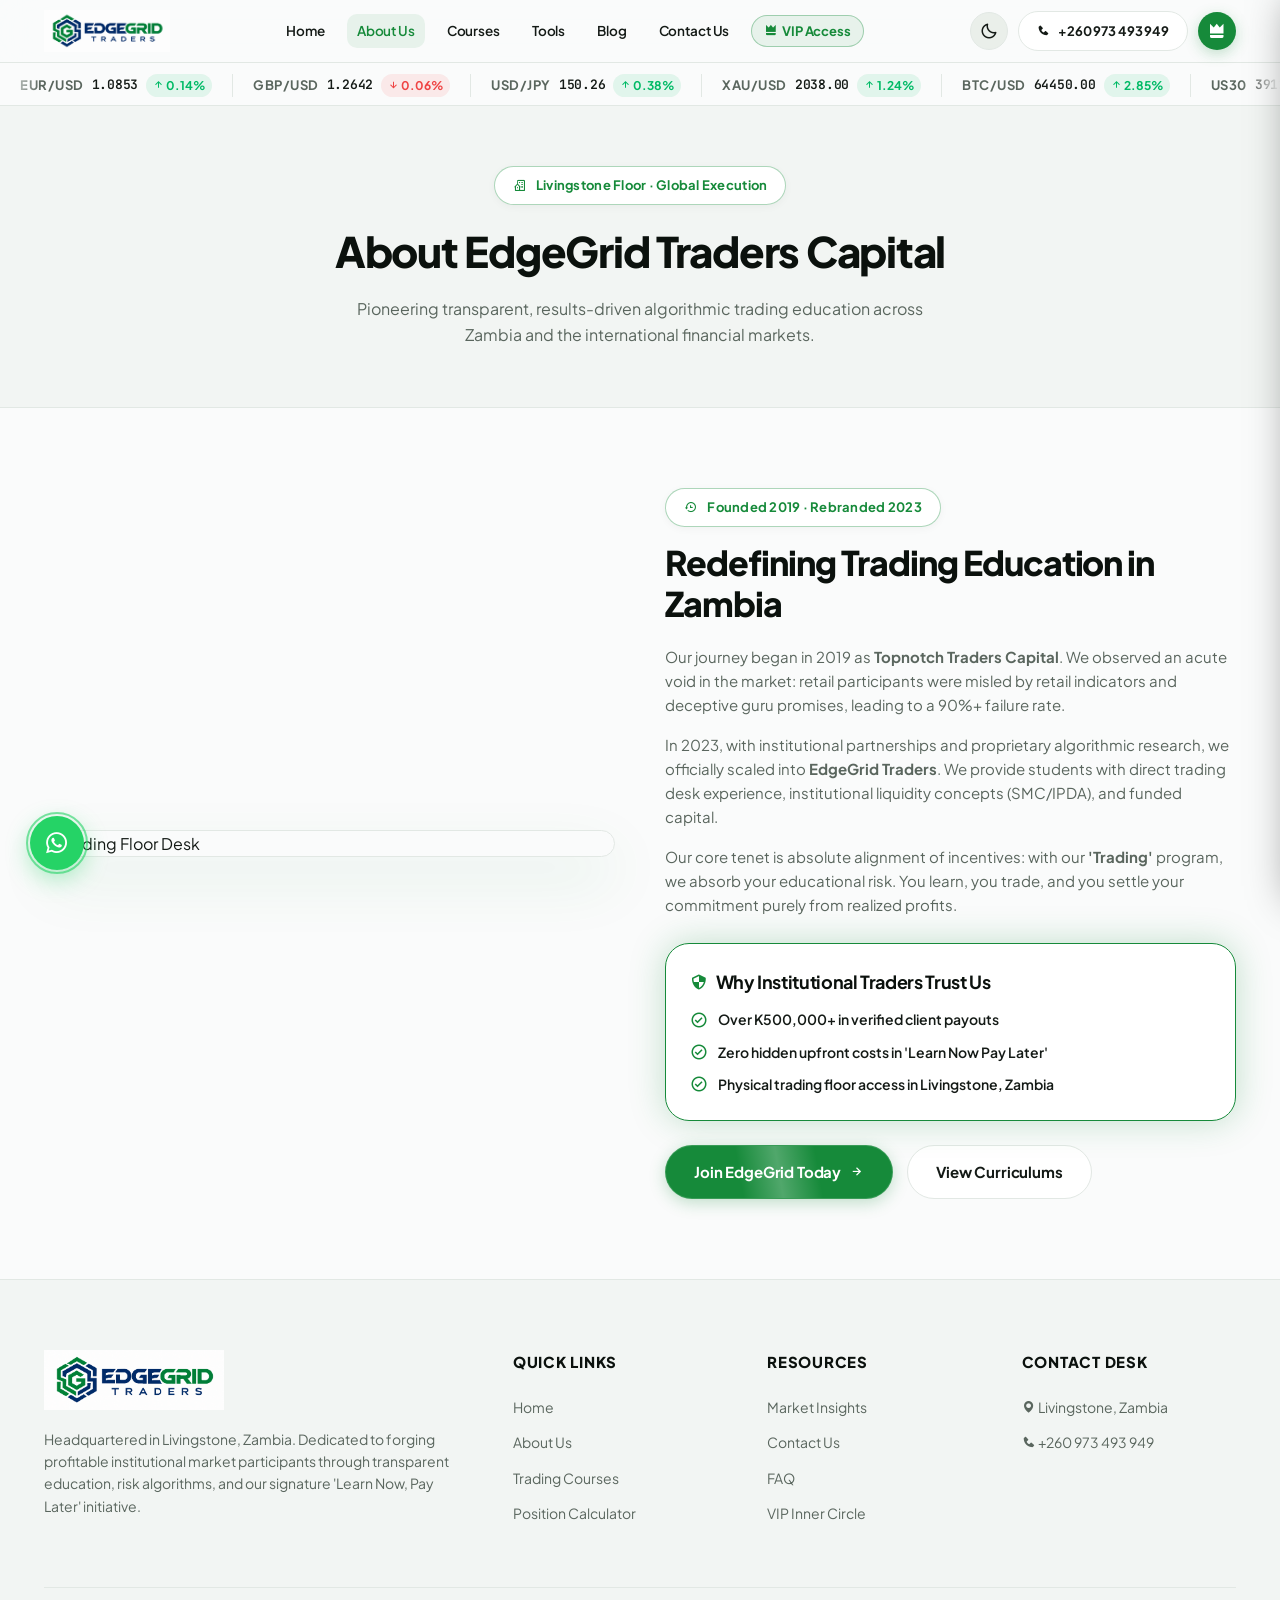
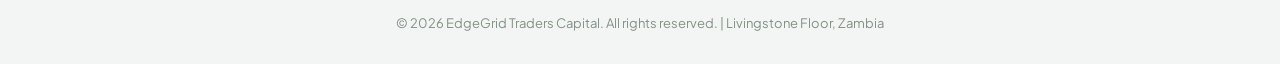
==== commit c861c427: "Update about.html" ====
--- a/about.html
+++ b/about.html
@@ -83,10 +83,10 @@
                     Our journey began in 2019 as <strong>Topnotch Traders Capital</strong>. We observed an acute void in the market: retail participants were misled by retail indicators and deceptive guru promises, leading to a 90%+ failure rate.
                 </p>
                 <p style="color: var(--text-light); margin-bottom: 16px; font-size: 15px;">
-                    In 2023, with institutional partnerships and proprietary algorithmic research, we officially scaled into <strong>EdgeGrid Traders Capital</strong>. We provide students with direct trading desk experience, institutional liquidity concepts (SMC/IPDA), and funded capital.
+                    In 2023, with institutional partnerships and proprietary algorithmic research, we officially scaled into <strong>EdgeGrid Traders</strong>. We provide students with direct trading desk experience, institutional liquidity concepts (SMC/IPDA), and funded capital.
                 </p>
                 <p style="color: var(--text-light); margin-bottom: 26px; font-size: 15px;">
-                    Our core tenet is absolute alignment of incentives: with our <strong>'Learn Now, Pay Later'</strong> program, we absorb your educational risk. You learn, you trade, and you settle your commitment purely from realized profits.
+                    Our core tenet is absolute alignment of incentives: with our <strong>'Trading'</strong> program, we absorb your educational risk. You learn, you trade, and you settle your commitment purely from realized profits.
                 </p>
                 
                 <div class="card featured" style="padding: 24px; margin-bottom: 24px;">
